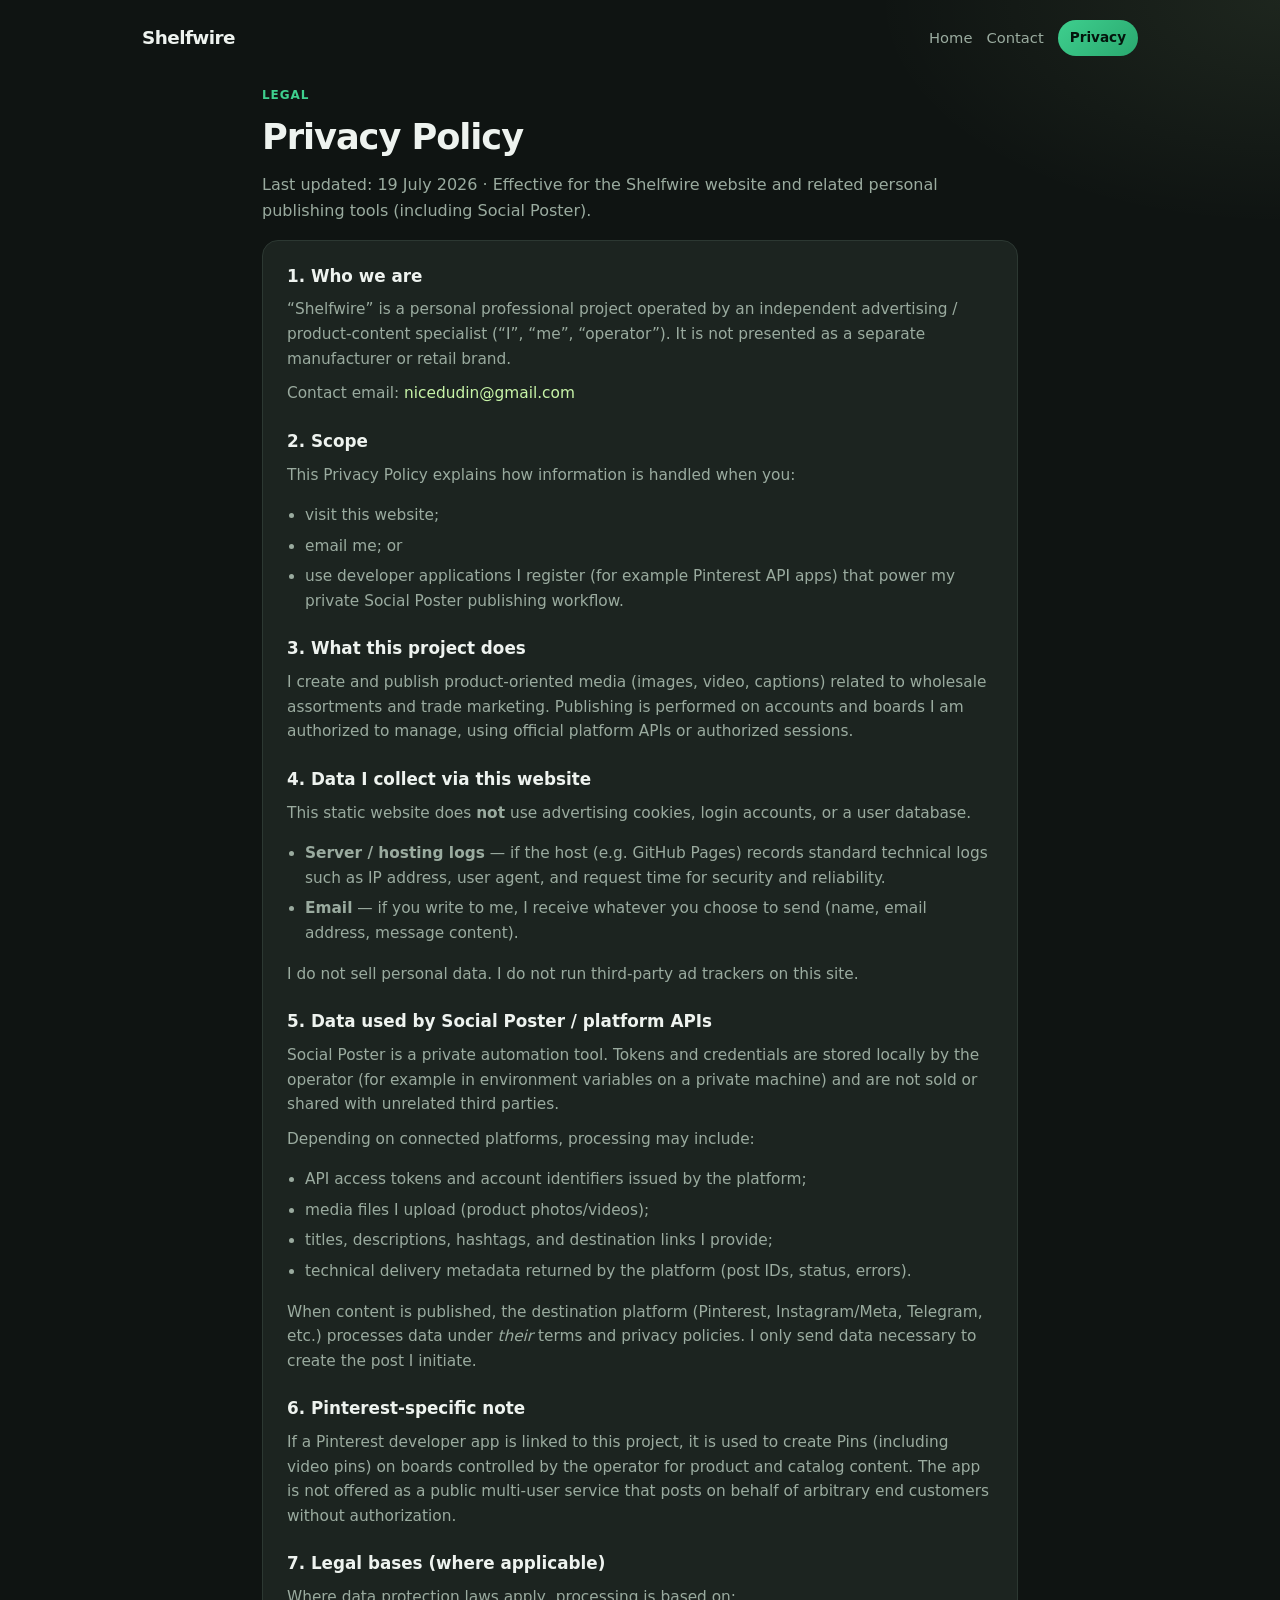
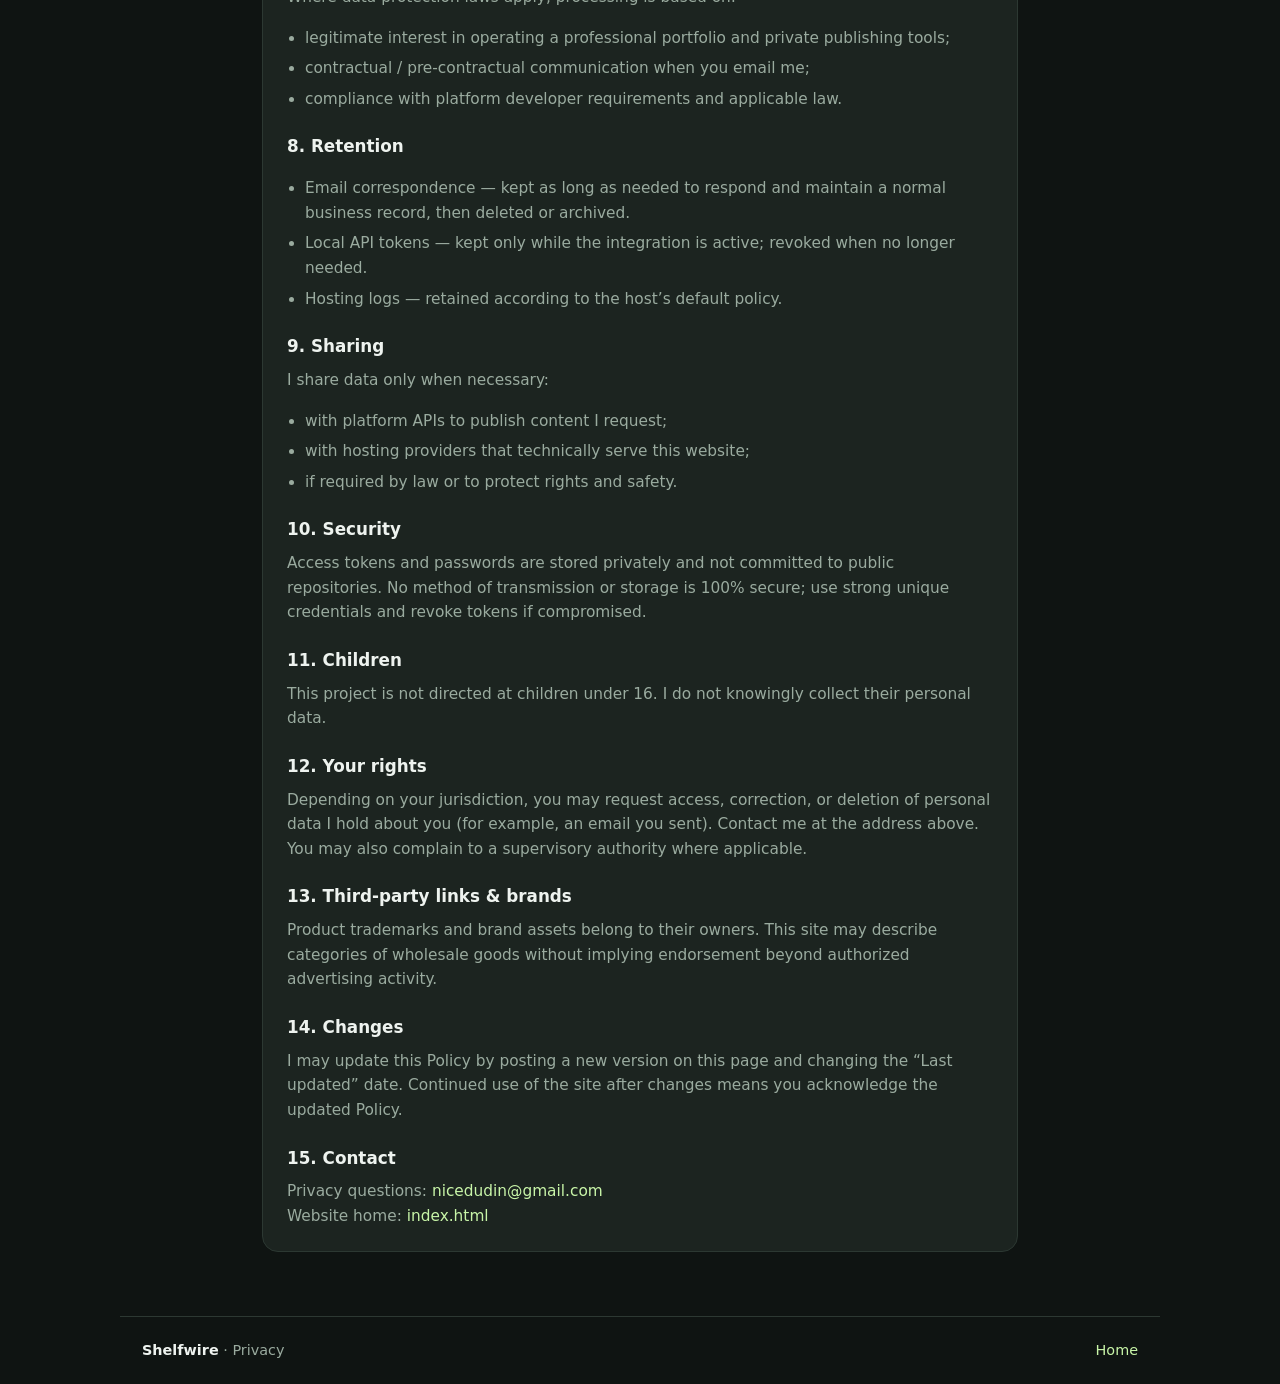
==== privacy-policy.html @ c119fc15 "Add privacy-policy path and meta for Pinterest validation" ====
<!DOCTYPE html>
<html lang="en">
<head>
  <meta charset="UTF-8" />
  <meta name="viewport" content="width=device-width, initial-scale=1" />
  <title>Privacy Policy — Shelfwire</title>
  <meta name="description" content="Privacy Policy for Shelfwire website and Social Poster publishing tools." />
  <link rel="stylesheet" href="styles.css" />
  <link rel="icon" href="favicon.svg" type="image/svg+xml" />
</head>
<body>
  <header class="top">
    <a class="logo" href="index.html">Shelfwire</a>
    <nav>
      <a href="index.html">Home</a>
      <a href="index.html#contact">Contact</a>
      <a class="btn sm" href="privacy.html">Privacy</a>
    </nav>
  </header>

  <main class="legal">
    <p class="eyebrow">Legal</p>
    <h1>Privacy Policy</h1>
    <p class="muted">Last updated: 19 July 2026 · Effective for the Shelfwire website and related personal publishing tools (including Social Poster).</p>

    <div class="card wide legal-card">
      <h2>1. Who we are</h2>
      <p>
        “Shelfwire” is a personal professional project operated by an independent
        advertising / product-content specialist (“I”, “me”, “operator”).
        It is not presented as a separate manufacturer or retail brand.
      </p>
      <p>
        Contact email:
        <a href="mailto:nicedudin@gmail.com">nicedudin@gmail.com</a>
      </p>

      <h2>2. Scope</h2>
      <p>This Privacy Policy explains how information is handled when you:</p>
      <ul>
        <li>visit this website;</li>
        <li>email me; or</li>
        <li>use developer applications I register (for example Pinterest API apps)
            that power my private Social Poster publishing workflow.</li>
      </ul>

      <h2>3. What this project does</h2>
      <p>
        I create and publish product-oriented media (images, video, captions)
        related to wholesale assortments and trade marketing.
        Publishing is performed on accounts and boards I am authorized to manage,
        using official platform APIs or authorized sessions.
      </p>

      <h2>4. Data I collect via this website</h2>
      <p>This static website does <strong>not</strong> use advertising cookies, login accounts, or a user database.</p>
      <ul>
        <li><strong>Server / hosting logs</strong> — if the host (e.g. GitHub Pages) records standard technical logs such as IP address, user agent, and request time for security and reliability.</li>
        <li><strong>Email</strong> — if you write to me, I receive whatever you choose to send (name, email address, message content).</li>
      </ul>
      <p>I do not sell personal data. I do not run third-party ad trackers on this site.</p>

      <h2>5. Data used by Social Poster / platform APIs</h2>
      <p>
        Social Poster is a private automation tool. Tokens and credentials are stored
        locally by the operator (for example in environment variables on a private machine)
        and are not sold or shared with unrelated third parties.
      </p>
      <p>Depending on connected platforms, processing may include:</p>
      <ul>
        <li>API access tokens and account identifiers issued by the platform;</li>
        <li>media files I upload (product photos/videos);</li>
        <li>titles, descriptions, hashtags, and destination links I provide;</li>
        <li>technical delivery metadata returned by the platform (post IDs, status, errors).</li>
      </ul>
      <p>
        When content is published, the destination platform (Pinterest, Instagram/Meta,
        Telegram, etc.) processes data under <em>their</em> terms and privacy policies.
        I only send data necessary to create the post I initiate.
      </p>

      <h2>6. Pinterest-specific note</h2>
      <p>
        If a Pinterest developer app is linked to this project, it is used to create Pins
        (including video pins) on boards controlled by the operator for product and catalog content.
        The app is not offered as a public multi-user service that posts on behalf of arbitrary end customers
        without authorization.
      </p>

      <h2>7. Legal bases (where applicable)</h2>
      <p>Where data protection laws apply, processing is based on:</p>
      <ul>
        <li>legitimate interest in operating a professional portfolio and private publishing tools;</li>
        <li>contractual / pre-contractual communication when you email me;</li>
        <li>compliance with platform developer requirements and applicable law.</li>
      </ul>

      <h2>8. Retention</h2>
      <ul>
        <li>Email correspondence — kept as long as needed to respond and maintain a normal business record, then deleted or archived.</li>
        <li>Local API tokens — kept only while the integration is active; revoked when no longer needed.</li>
        <li>Hosting logs — retained according to the host’s default policy.</li>
      </ul>

      <h2>9. Sharing</h2>
      <p>I share data only when necessary:</p>
      <ul>
        <li>with platform APIs to publish content I request;</li>
        <li>with hosting providers that technically serve this website;</li>
        <li>if required by law or to protect rights and safety.</li>
      </ul>

      <h2>10. Security</h2>
      <p>
        Access tokens and passwords are stored privately and not committed to public repositories.
        No method of transmission or storage is 100% secure; use strong unique credentials and revoke tokens if compromised.
      </p>

      <h2>11. Children</h2>
      <p>This project is not directed at children under 16. I do not knowingly collect their personal data.</p>

      <h2>12. Your rights</h2>
      <p>
        Depending on your jurisdiction, you may request access, correction, or deletion of personal data
        I hold about you (for example, an email you sent). Contact me at the address above.
        You may also complain to a supervisory authority where applicable.
      </p>

      <h2>13. Third-party links &amp; brands</h2>
      <p>
        Product trademarks and brand assets belong to their owners.
        This site may describe categories of wholesale goods without implying endorsement beyond authorized advertising activity.
      </p>

      <h2>14. Changes</h2>
      <p>
        I may update this Policy by posting a new version on this page and changing the “Last updated” date.
        Continued use of the site after changes means you acknowledge the updated Policy.
      </p>

      <h2>15. Contact</h2>
      <p>
        Privacy questions: <a href="mailto:nicedudin@gmail.com">nicedudin@gmail.com</a><br />
        Website home: <a href="index.html">index.html</a>
      </p>
    </div>
  </main>

  <footer class="foot">
    <div>
      <strong>Shelfwire</strong>
      <span class="muted"> · Privacy</span>
    </div>
    <div class="foot-links">
      <a href="index.html">Home</a>
    </div>
  </footer>
</body>
</html>
---- styles.css ----
:root {
  --bg: #0f1412;
  --bg2: #171d1a;
  --card: #1c2420;
  --line: #2c3832;
  --text: #eef3ef;
  --muted: #9aab9f;
  --accent: #3ecf8e;
  --accent2: #c8f5a8;
  --warn: #e8c07d;
  --radius: 16px;
  --font: "Segoe UI", system-ui, -apple-system, sans-serif;
}

* { box-sizing: border-box; }
html { scroll-behavior: smooth; }
body {
  margin: 0;
  font-family: var(--font);
  background:
    radial-gradient(1200px 600px at 10% -10%, rgba(62, 207, 142, 0.12), transparent 50%),
    radial-gradient(900px 500px at 100% 0%, rgba(200, 245, 168, 0.08), transparent 45%),
    var(--bg);
  color: var(--text);
  line-height: 1.6;
  min-height: 100vh;
}

a { color: var(--accent2); text-decoration: none; }
a:hover { text-decoration: underline; }

.top {
  max-width: 1040px;
  margin: 0 auto;
  padding: 20px 22px;
  display: flex;
  align-items: center;
  justify-content: space-between;
  gap: 16px;
}
.logo {
  font-weight: 800;
  letter-spacing: -0.03em;
  font-size: 1.15rem;
  color: var(--text);
  text-decoration: none;
}
.logo:hover { text-decoration: none; color: var(--accent2); }
nav {
  display: flex;
  flex-wrap: wrap;
  gap: 8px 14px;
  align-items: center;
  font-size: 0.92rem;
}
nav a { color: var(--muted); text-decoration: none; }
nav a:hover { color: var(--text); }

.btn {
  display: inline-block;
  background: linear-gradient(135deg, var(--accent), #2aa86f);
  color: #04140c !important;
  font-weight: 700;
  padding: 11px 18px;
  border-radius: 999px;
  text-decoration: none !important;
  border: 0;
}
.btn:hover { filter: brightness(1.06); }
.btn.ghost {
  background: transparent;
  color: var(--text) !important;
  border: 1px solid var(--line);
}
.btn.sm { padding: 7px 12px; font-size: 0.85rem; }

main { max-width: 1040px; margin: 0 auto; padding: 10px 22px 64px; }
.hero { padding: 36px 0 20px; max-width: 780px; }
.eyebrow {
  text-transform: uppercase;
  letter-spacing: 0.08em;
  font-size: 0.75rem;
  font-weight: 700;
  color: var(--accent);
  margin: 0 0 12px;
}
h1 {
  font-size: clamp(2rem, 4.5vw, 3.1rem);
  line-height: 1.12;
  letter-spacing: -0.03em;
  margin: 0 0 16px;
  font-weight: 800;
}
.lead { font-size: 1.08rem; color: var(--muted); max-width: 640px; }
.hero-actions { display: flex; flex-wrap: wrap; gap: 10px; margin-top: 22px; }

.block { margin-top: 48px; }
.block h2 {
  font-size: 1.35rem;
  letter-spacing: -0.02em;
  margin: 0 0 16px;
}
.grid { display: grid; gap: 14px; }
.grid.two { grid-template-columns: repeat(2, 1fr); }
.grid.three { grid-template-columns: repeat(3, 1fr); }

.card {
  background: var(--card);
  border: 1px solid var(--line);
  border-radius: var(--radius);
  padding: 20px;
}
.card.wide { padding: 22px 24px; }
.card h3 { margin: 0 0 8px; font-size: 1.05rem; }
.card p { margin: 0; color: var(--muted); }
.card p + p { margin-top: 10px; }
.num {
  font-weight: 800;
  color: var(--accent);
  font-size: 0.85rem;
  margin-bottom: 8px;
  letter-spacing: 0.04em;
}

.checks {
  margin: 14px 0 0;
  padding-left: 18px;
  color: var(--muted);
}
.checks li { margin-bottom: 6px; }

.notice {
  border-color: rgba(232, 192, 125, 0.35);
  background: linear-gradient(180deg, rgba(232, 192, 125, 0.08), var(--card));
}
.muted { color: var(--muted); }
.small { font-size: 0.88rem; }
.contact .mail {
  display: inline-block;
  margin: 10px 0;
  font-size: 1.25rem;
  font-weight: 700;
  color: var(--accent2);
}

.foot {
  max-width: 1040px;
  margin: 0 auto;
  padding: 22px;
  border-top: 1px solid var(--line);
  display: flex;
  justify-content: space-between;
  gap: 12px;
  flex-wrap: wrap;
  font-size: 0.9rem;
}
.foot-links { display: flex; gap: 14px; align-items: center; }

/* Legal */
.legal { max-width: 800px; }
.legal h1 { font-size: 2.2rem; margin-bottom: 8px; }
.legal-card h2 {
  font-size: 1.05rem;
  margin: 22px 0 8px;
  color: var(--text);
}
.legal-card h2:first-child { margin-top: 0; }
.legal-card p, .legal-card li { color: var(--muted); font-size: 0.96rem; }
.legal-card ul { padding-left: 18px; }
.legal-card li { margin-bottom: 6px; }

code {
  font-family: ui-monospace, SFMono-Regular, Menlo, monospace;
  font-size: 0.85em;
  background: var(--bg2);
  padding: 1px 6px;
  border-radius: 4px;
}

@media (max-width: 800px) {
  .grid.two, .grid.three { grid-template-columns: 1fr; }
  nav { justify-content: flex-end; }
}
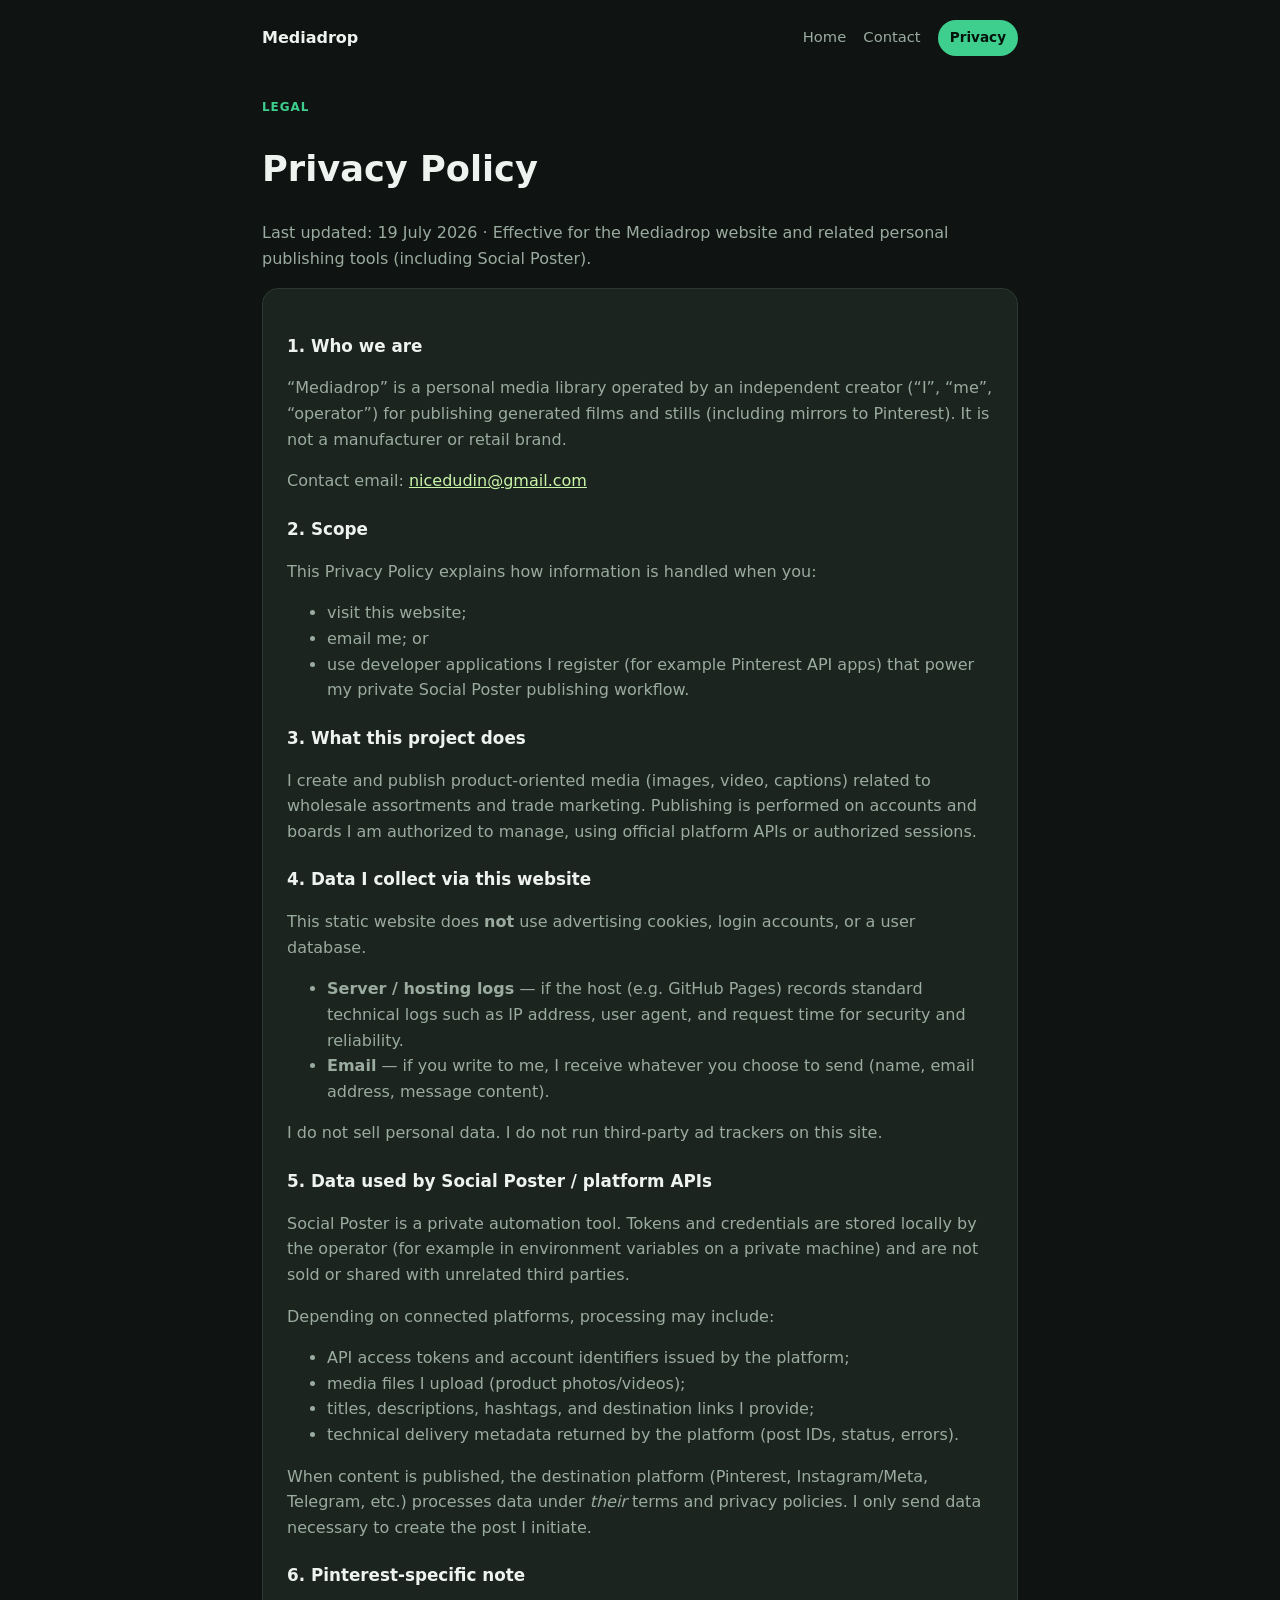
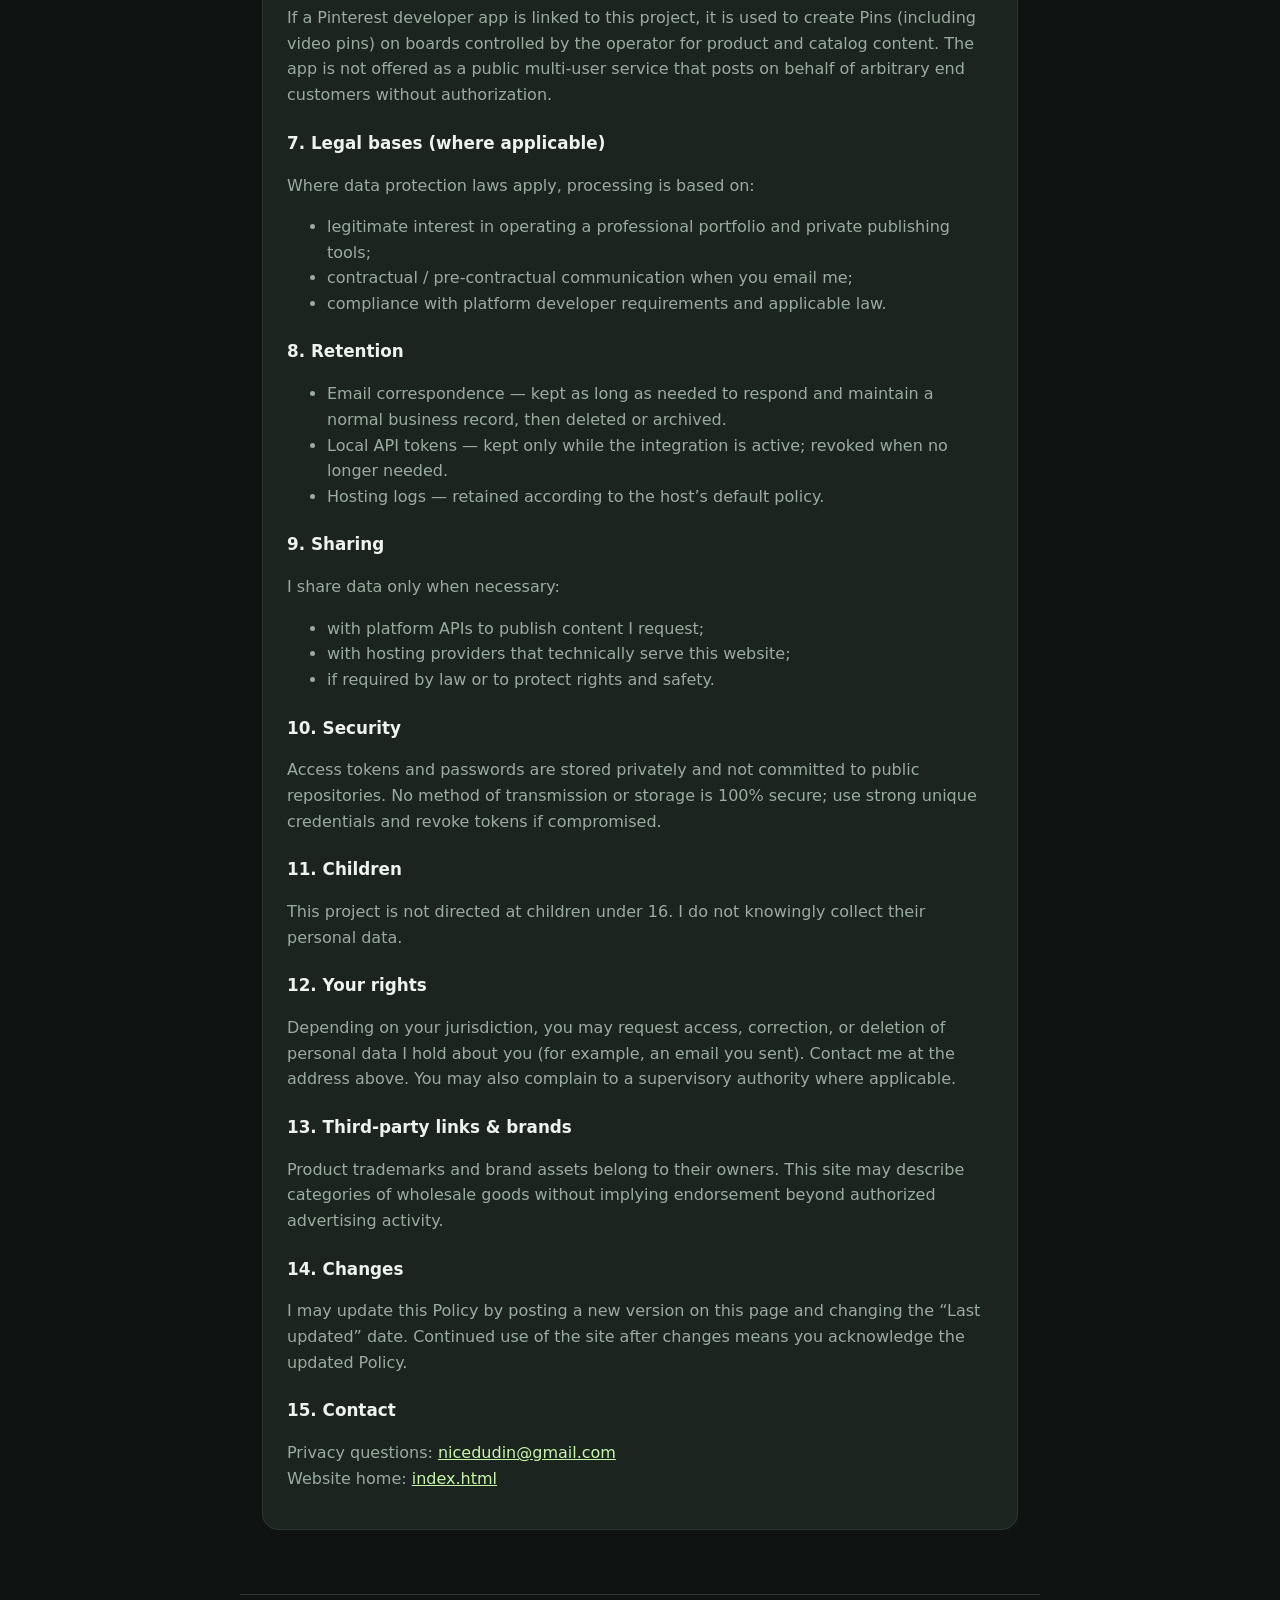
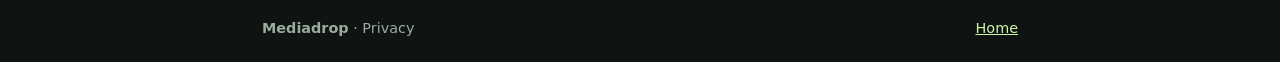
==== commit 371d19d8: "Rebrand Shelfwire to Mediadrop — personal media library" ====
--- a/privacy-policy.html
+++ b/privacy-policy.html
@@ -2,15 +2,16 @@
 <html lang="en">
 <head>
   <meta charset="UTF-8" />
+  <meta name="p:domain_verify" content="ba3eca7c7f9a211c7e49f928717fe940"/>
   <meta name="viewport" content="width=device-width, initial-scale=1" />
-  <title>Privacy Policy — Shelfwire</title>
-  <meta name="description" content="Privacy Policy for Shelfwire website and Social Poster publishing tools." />
+  <title>Privacy Policy — Mediadrop</title>
+  <meta name="description" content="Privacy Policy for Mediadrop website and Social Poster publishing tools." />
   <link rel="stylesheet" href="styles.css" />
   <link rel="icon" href="favicon.svg" type="image/svg+xml" />
 </head>
 <body>
   <header class="top">
-    <a class="logo" href="index.html">Shelfwire</a>
+    <a class="logo" href="index.html">Mediadrop</a>
     <nav>
       <a href="index.html">Home</a>
       <a href="index.html#contact">Contact</a>
@@ -21,14 +22,14 @@
   <main class="legal">
     <p class="eyebrow">Legal</p>
     <h1>Privacy Policy</h1>
-    <p class="muted">Last updated: 19 July 2026 · Effective for the Shelfwire website and related personal publishing tools (including Social Poster).</p>
+    <p class="muted">Last updated: 19 July 2026 · Effective for the Mediadrop website and related personal publishing tools (including Social Poster).</p>
 
     <div class="card wide legal-card">
       <h2>1. Who we are</h2>
       <p>
-        “Shelfwire” is a personal professional project operated by an independent
-        advertising / product-content specialist (“I”, “me”, “operator”).
-        It is not presented as a separate manufacturer or retail brand.
+        “Mediadrop” is a personal media library operated by an independent
+        creator (“I”, “me”, “operator”) for publishing generated films and stills
+        (including mirrors to Pinterest). It is not a manufacturer or retail brand.
       </p>
       <p>
         Contact email:
@@ -148,7 +149,7 @@
 
   <footer class="foot">
     <div>
-      <strong>Shelfwire</strong>
+      <strong>Mediadrop</strong>
       <span class="muted"> · Privacy</span>
     </div>
     <div class="foot-links">
--- a/styles.css
+++ b/styles.css
@@ -1,183 +1,63 @@
+/* Fallback styles for privacy pages */
 :root {
   --bg: #0f1412;
-  --bg2: #171d1a;
   --card: #1c2420;
   --line: #2c3832;
   --text: #eef3ef;
   --muted: #9aab9f;
   --accent: #3ecf8e;
   --accent2: #c8f5a8;
-  --warn: #e8c07d;
   --radius: 16px;
-  --font: "Segoe UI", system-ui, -apple-system, sans-serif;
+  --font: "Segoe UI", system-ui, sans-serif;
 }
-
 * { box-sizing: border-box; }
-html { scroll-behavior: smooth; }
 body {
   margin: 0;
   font-family: var(--font);
-  background:
-    radial-gradient(1200px 600px at 10% -10%, rgba(62, 207, 142, 0.12), transparent 50%),
-    radial-gradient(900px 500px at 100% 0%, rgba(200, 245, 168, 0.08), transparent 45%),
-    var(--bg);
+  background: var(--bg);
   color: var(--text);
   line-height: 1.6;
-  min-height: 100vh;
 }
-
-a { color: var(--accent2); text-decoration: none; }
-a:hover { text-decoration: underline; }
-
+a { color: var(--accent2); }
 .top {
-  max-width: 1040px;
+  max-width: 800px;
   margin: 0 auto;
   padding: 20px 22px;
   display: flex;
+  justify-content: space-between;
   align-items: center;
-  justify-content: space-between;
-  gap: 16px;
 }
-.logo {
-  font-weight: 800;
-  letter-spacing: -0.03em;
-  font-size: 1.15rem;
-  color: var(--text);
-  text-decoration: none;
-}
-.logo:hover { text-decoration: none; color: var(--accent2); }
-nav {
-  display: flex;
-  flex-wrap: wrap;
-  gap: 8px 14px;
-  align-items: center;
-  font-size: 0.92rem;
-}
-nav a { color: var(--muted); text-decoration: none; }
-nav a:hover { color: var(--text); }
-
-.btn {
-  display: inline-block;
-  background: linear-gradient(135deg, var(--accent), #2aa86f);
-  color: #04140c !important;
-  font-weight: 700;
-  padding: 11px 18px;
-  border-radius: 999px;
-  text-decoration: none !important;
-  border: 0;
-}
-.btn:hover { filter: brightness(1.06); }
-.btn.ghost {
-  background: transparent;
-  color: var(--text) !important;
-  border: 1px solid var(--line);
-}
-.btn.sm { padding: 7px 12px; font-size: 0.85rem; }
-
-main { max-width: 1040px; margin: 0 auto; padding: 10px 22px 64px; }
-.hero { padding: 36px 0 20px; max-width: 780px; }
-.eyebrow {
-  text-transform: uppercase;
-  letter-spacing: 0.08em;
-  font-size: 0.75rem;
-  font-weight: 700;
-  color: var(--accent);
-  margin: 0 0 12px;
-}
-h1 {
-  font-size: clamp(2rem, 4.5vw, 3.1rem);
-  line-height: 1.12;
-  letter-spacing: -0.03em;
-  margin: 0 0 16px;
-  font-weight: 800;
-}
-.lead { font-size: 1.08rem; color: var(--muted); max-width: 640px; }
-.hero-actions { display: flex; flex-wrap: wrap; gap: 10px; margin-top: 22px; }
-
-.block { margin-top: 48px; }
-.block h2 {
-  font-size: 1.35rem;
-  letter-spacing: -0.02em;
-  margin: 0 0 16px;
-}
-.grid { display: grid; gap: 14px; }
-.grid.two { grid-template-columns: repeat(2, 1fr); }
-.grid.three { grid-template-columns: repeat(3, 1fr); }
-
-.card {
+.logo { font-weight: 800; color: var(--text); text-decoration: none; }
+nav a { color: var(--muted); margin-left: 12px; text-decoration: none; font-size: 0.92rem; }
+.legal { max-width: 800px; margin: 0 auto; padding: 10px 22px 64px; }
+.eyebrow { color: var(--accent); font-size: 0.75rem; font-weight: 700; text-transform: uppercase; letter-spacing: 0.08em; }
+h1 { font-size: 2.2rem; }
+.muted { color: var(--muted); }
+.card.wide, .legal-card {
   background: var(--card);
   border: 1px solid var(--line);
   border-radius: var(--radius);
-  padding: 20px;
+  padding: 22px 24px;
 }
-.card.wide { padding: 22px 24px; }
-.card h3 { margin: 0 0 8px; font-size: 1.05rem; }
-.card p { margin: 0; color: var(--muted); }
-.card p + p { margin-top: 10px; }
-.num {
-  font-weight: 800;
-  color: var(--accent);
-  font-size: 0.85rem;
-  margin-bottom: 8px;
-  letter-spacing: 0.04em;
-}
-
-.checks {
-  margin: 14px 0 0;
-  padding-left: 18px;
-  color: var(--muted);
-}
-.checks li { margin-bottom: 6px; }
-
-.notice {
-  border-color: rgba(232, 192, 125, 0.35);
-  background: linear-gradient(180deg, rgba(232, 192, 125, 0.08), var(--card));
-}
-.muted { color: var(--muted); }
-.small { font-size: 0.88rem; }
-.contact .mail {
-  display: inline-block;
-  margin: 10px 0;
-  font-size: 1.25rem;
-  font-weight: 700;
-  color: var(--accent2);
-}
-
+.legal-card h2 { font-size: 1.05rem; margin: 22px 0 8px; }
+.legal-card p, .legal-card li { color: var(--muted); }
 .foot {
-  max-width: 1040px;
+  max-width: 800px;
   margin: 0 auto;
   padding: 22px;
   border-top: 1px solid var(--line);
   display: flex;
   justify-content: space-between;
-  gap: 12px;
-  flex-wrap: wrap;
+  color: var(--muted);
   font-size: 0.9rem;
 }
-.foot-links { display: flex; gap: 14px; align-items: center; }
-
-/* Legal */
-.legal { max-width: 800px; }
-.legal h1 { font-size: 2.2rem; margin-bottom: 8px; }
-.legal-card h2 {
-  font-size: 1.05rem;
-  margin: 22px 0 8px;
-  color: var(--text);
+.btn {
+  display: inline-block;
+  background: var(--accent);
+  color: #04140c !important;
+  font-weight: 700;
+  padding: 8px 14px;
+  border-radius: 999px;
+  text-decoration: none !important;
 }
-.legal-card h2:first-child { margin-top: 0; }
-.legal-card p, .legal-card li { color: var(--muted); font-size: 0.96rem; }
-.legal-card ul { padding-left: 18px; }
-.legal-card li { margin-bottom: 6px; }
-
-code {
-  font-family: ui-monospace, SFMono-Regular, Menlo, monospace;
-  font-size: 0.85em;
-  background: var(--bg2);
-  padding: 1px 6px;
-  border-radius: 4px;
-}
-
-@media (max-width: 800px) {
-  .grid.two, .grid.three { grid-template-columns: 1fr; }
-  nav { justify-content: flex-end; }
-}
+.btn.sm { padding: 7px 12px; font-size: 0.85rem; }
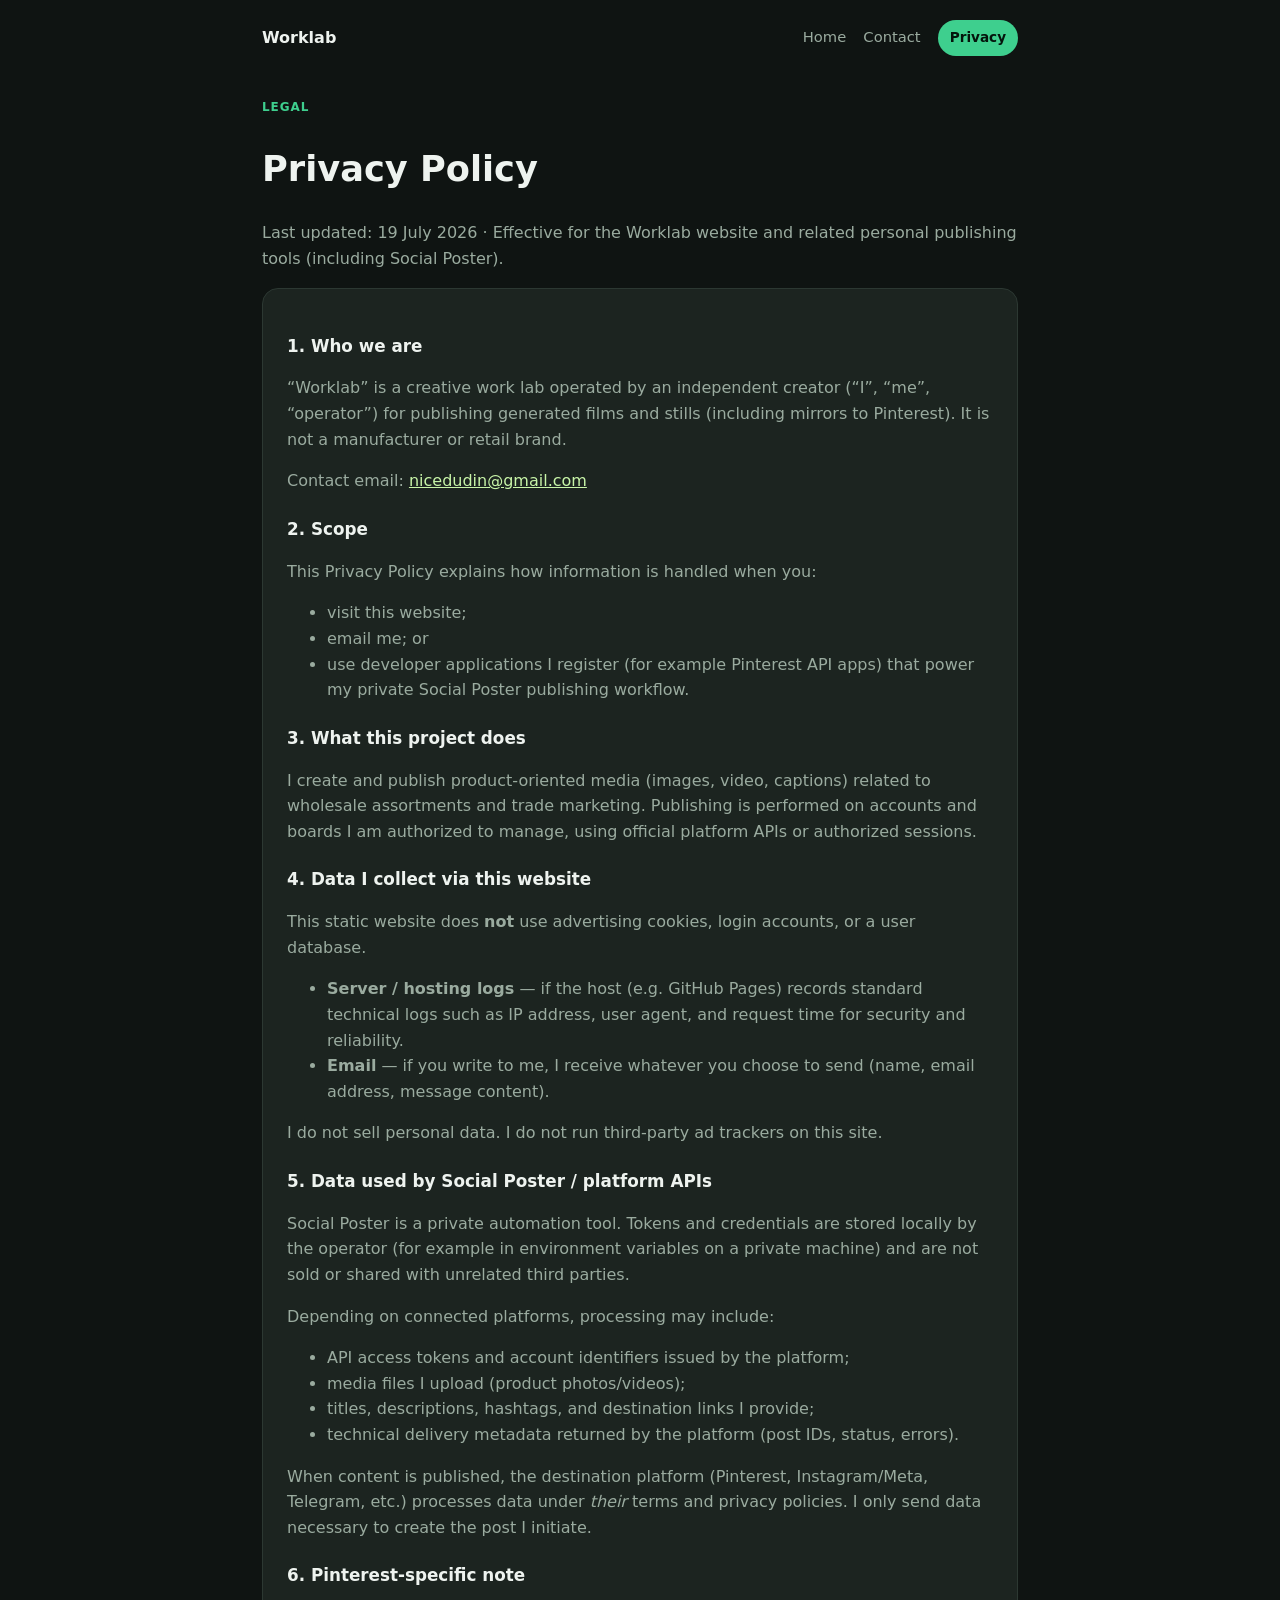
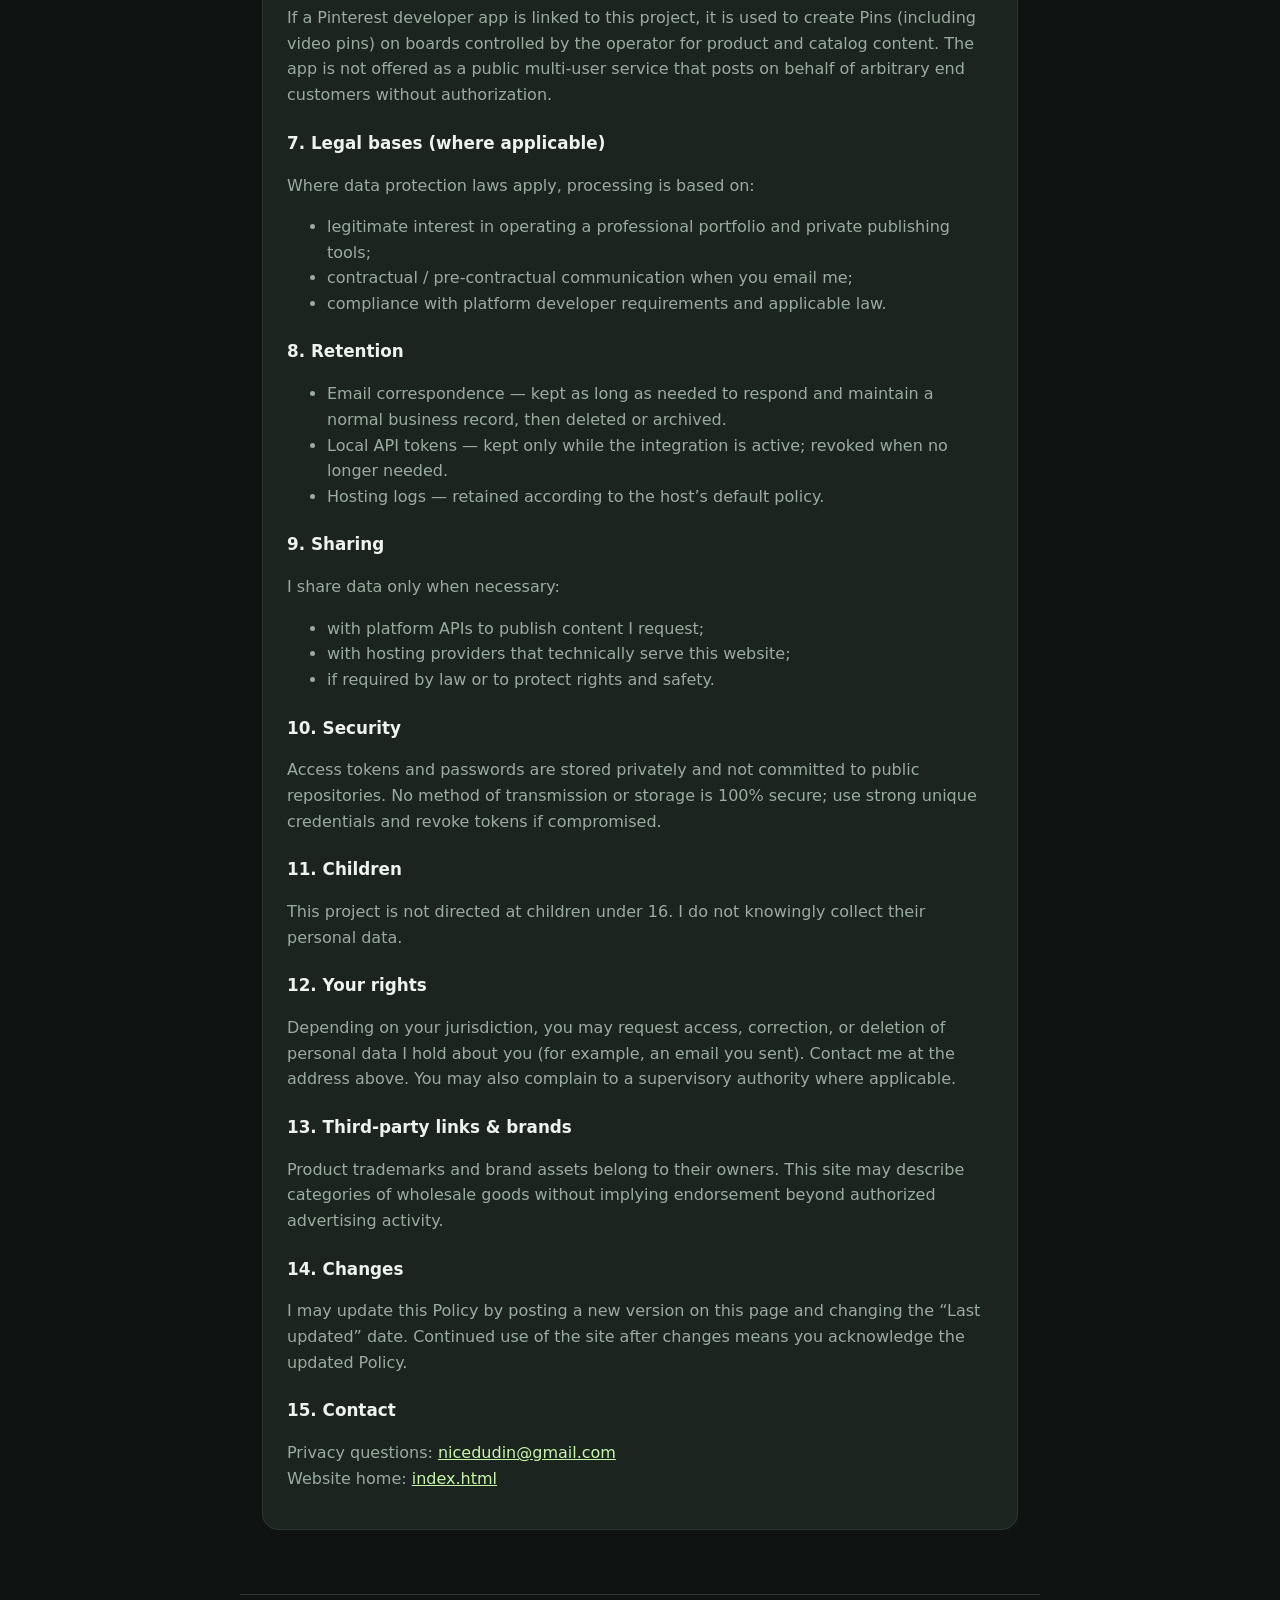
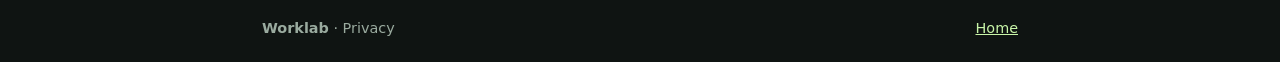
==== commit 13b60ec6: "Rebrand to Worklab, custom domain worklab.page, Pinterest sync" ====
--- a/privacy-policy.html
+++ b/privacy-policy.html
@@ -4,14 +4,14 @@
   <meta charset="UTF-8" />
   <meta name="p:domain_verify" content="ba3eca7c7f9a211c7e49f928717fe940"/>
   <meta name="viewport" content="width=device-width, initial-scale=1" />
-  <title>Privacy Policy — Mediadrop</title>
-  <meta name="description" content="Privacy Policy for Mediadrop website and Social Poster publishing tools." />
+  <title>Privacy Policy — Worklab</title>
+  <meta name="description" content="Privacy Policy for Worklab website and Social Poster publishing tools." />
   <link rel="stylesheet" href="styles.css" />
   <link rel="icon" href="favicon.svg" type="image/svg+xml" />
 </head>
 <body>
   <header class="top">
-    <a class="logo" href="index.html">Mediadrop</a>
+    <a class="logo" href="index.html">Worklab</a>
     <nav>
       <a href="index.html">Home</a>
       <a href="index.html#contact">Contact</a>
@@ -22,12 +22,12 @@
   <main class="legal">
     <p class="eyebrow">Legal</p>
     <h1>Privacy Policy</h1>
-    <p class="muted">Last updated: 19 July 2026 · Effective for the Mediadrop website and related personal publishing tools (including Social Poster).</p>
+    <p class="muted">Last updated: 19 July 2026 · Effective for the Worklab website and related personal publishing tools (including Social Poster).</p>
 
     <div class="card wide legal-card">
       <h2>1. Who we are</h2>
       <p>
-        “Mediadrop” is a personal media library operated by an independent
+        “Worklab” is a creative work lab operated by an independent
         creator (“I”, “me”, “operator”) for publishing generated films and stills
         (including mirrors to Pinterest). It is not a manufacturer or retail brand.
       </p>
@@ -149,7 +149,7 @@
 
   <footer class="foot">
     <div>
-      <strong>Mediadrop</strong>
+      <strong>Worklab</strong>
       <span class="muted"> · Privacy</span>
     </div>
     <div class="foot-links">
